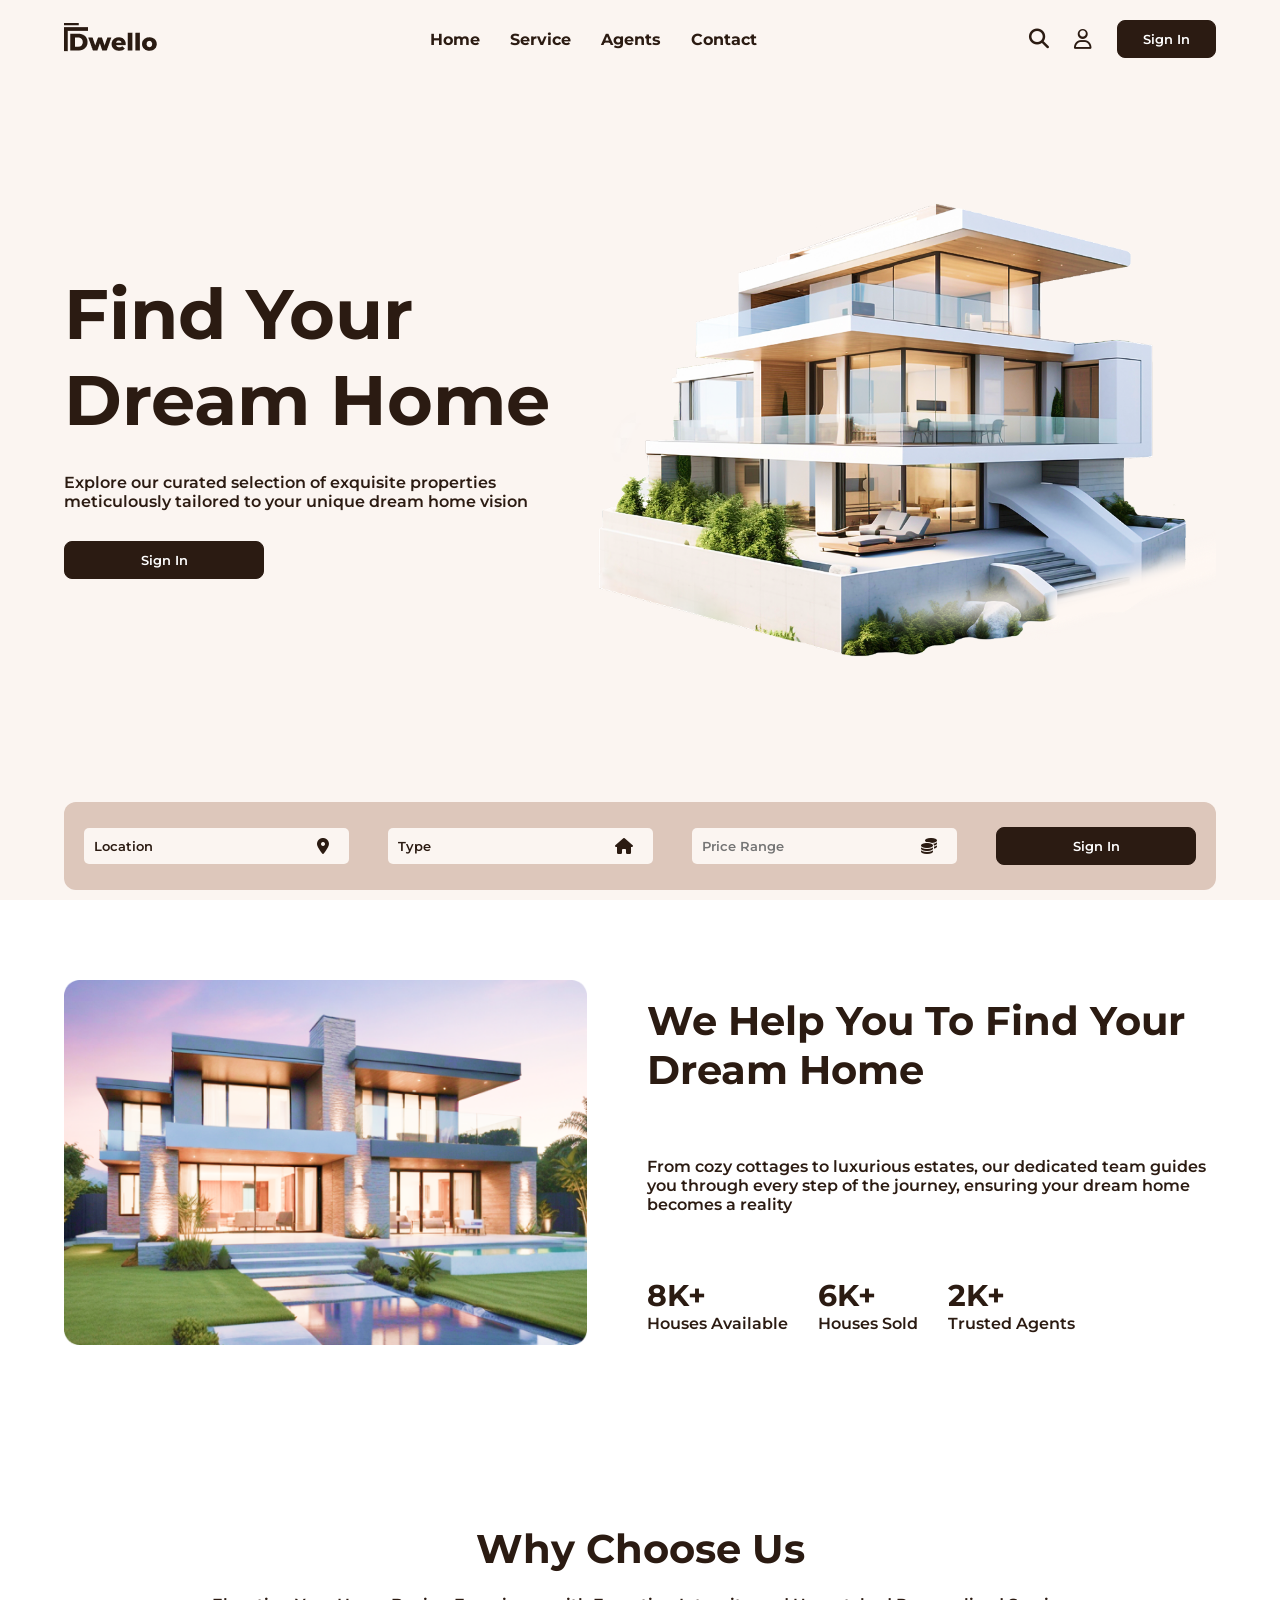
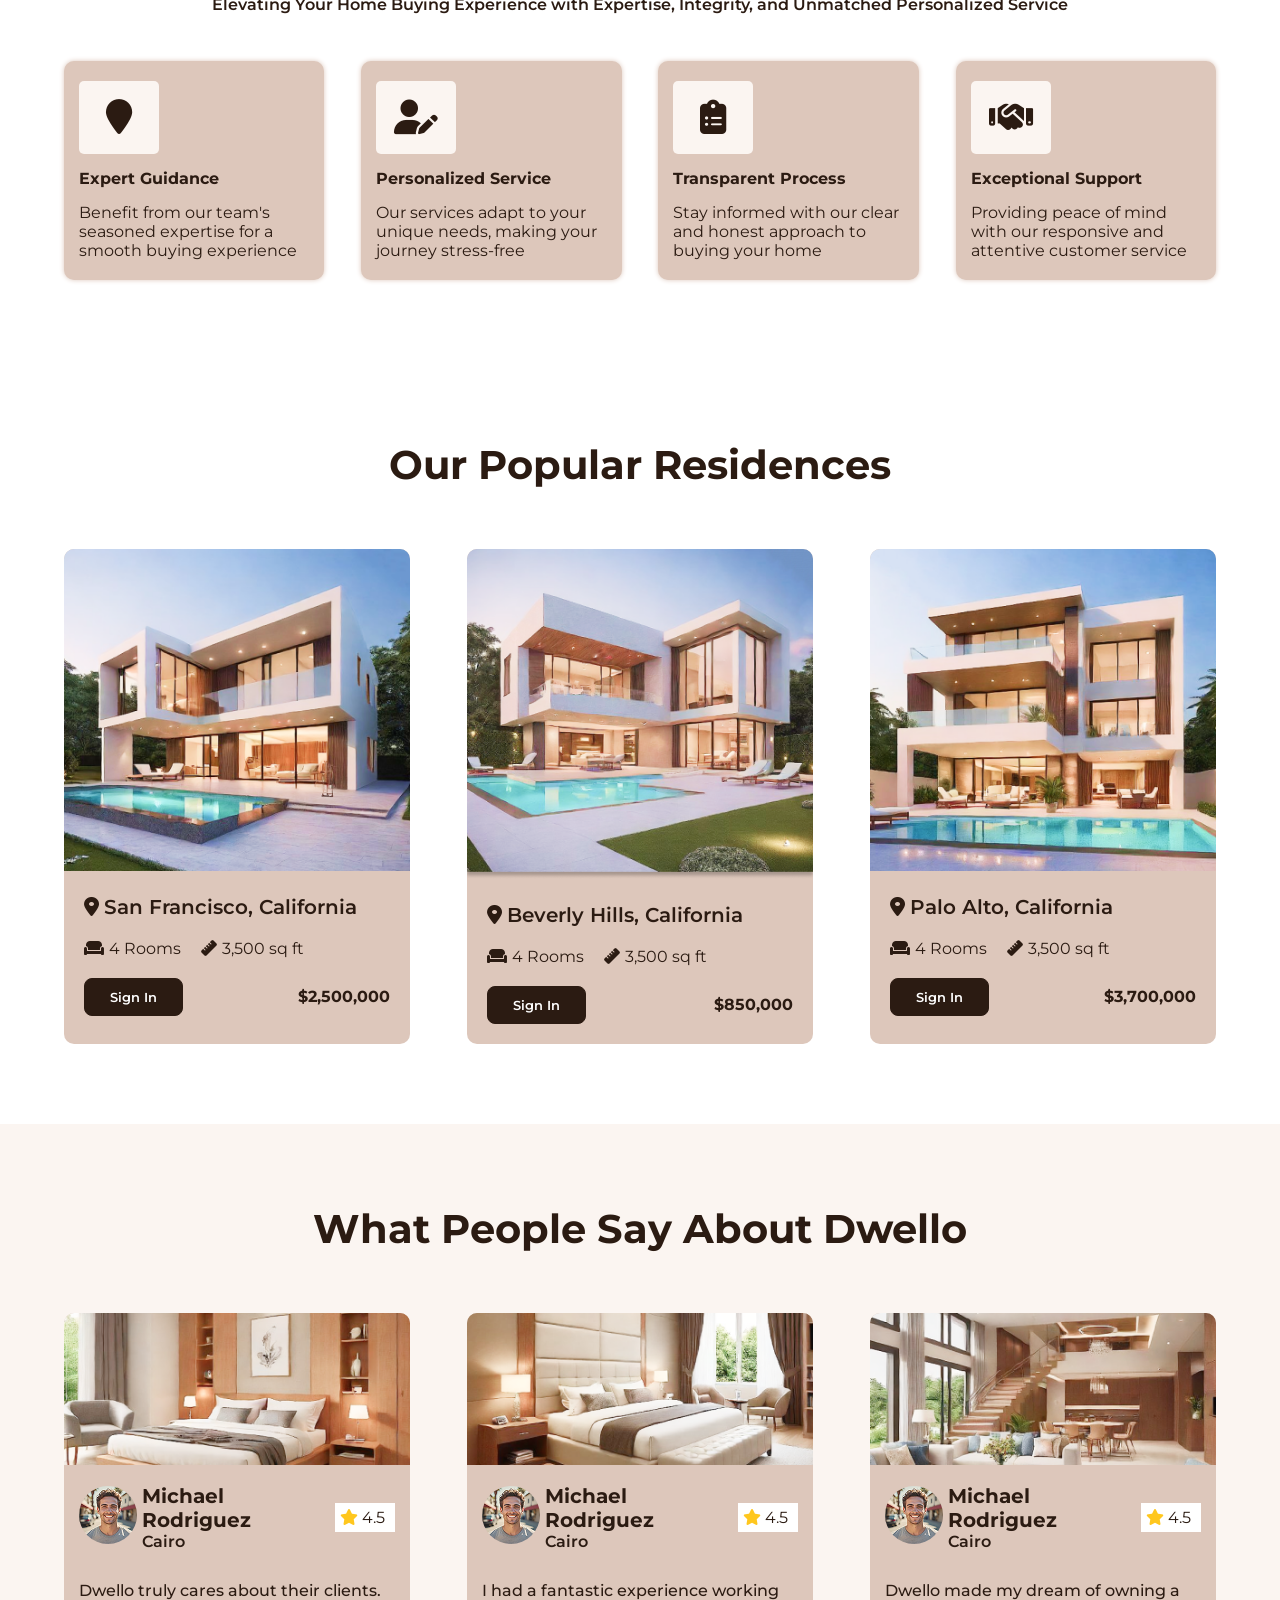
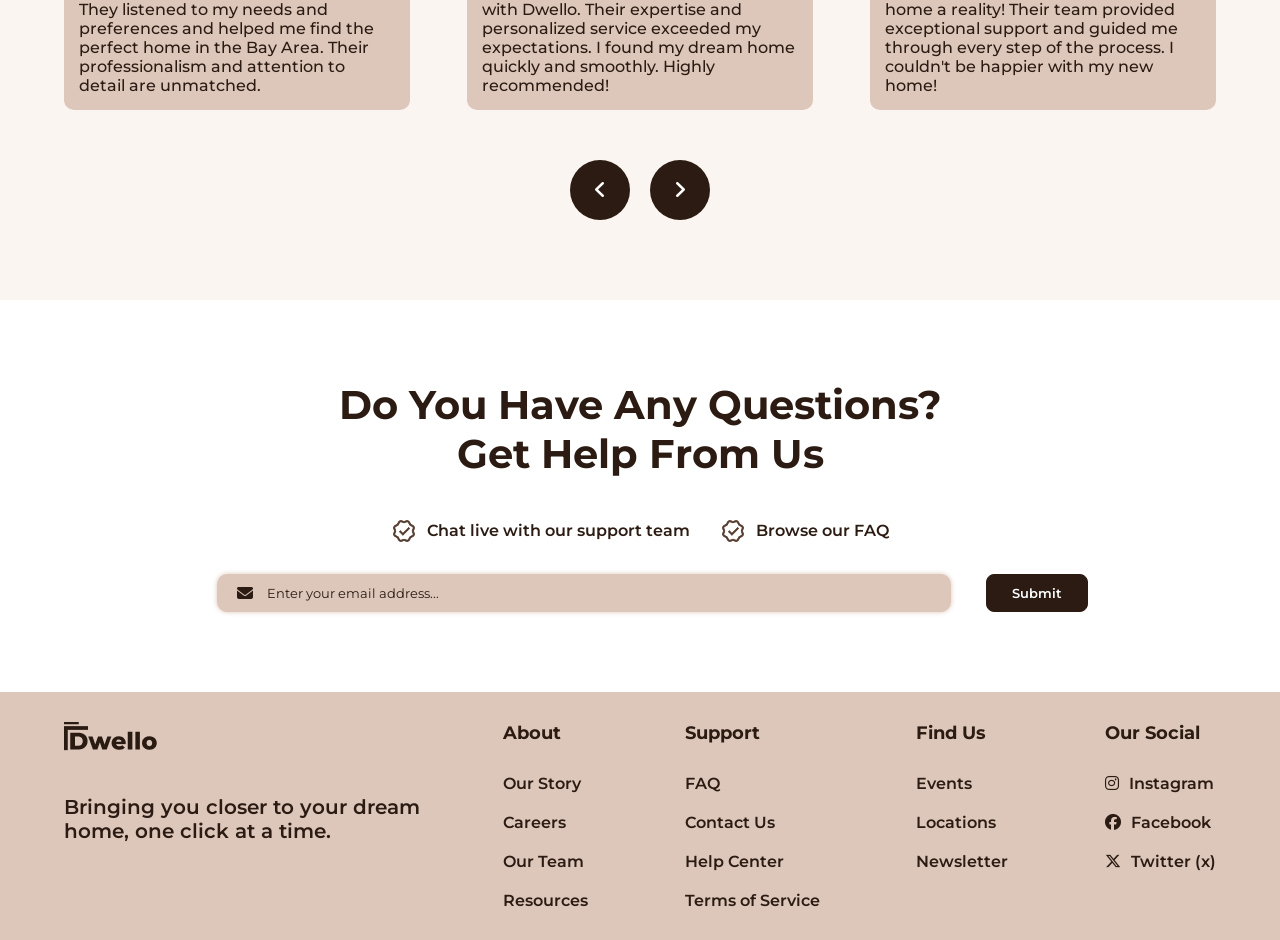
==== project_1/index.html @ bb5fbc00 "Add files via upload" ====
<!doctype html>
<html lang="en">
  <head>
    <meta charset="UTF-8" />
    <meta name="viewport" content="width=device-width, initial-scale=1.0" />
    <title>Dwello</title>
    <link rel="icon" type="image/x-icon" href="images/logo.png" />

    <link rel="preconnect" href="https://fonts.googleapis.com" />
    <link rel="preconnect" href="https://fonts.gstatic.com" crossorigin />
    <link
      href="https://fonts.googleapis.com/css2?family=Montserrat:ital,wght@0,100..900;1,100..900&display=swap"
      rel="stylesheet"
    />
    <link rel="stylesheet" href="css/all.min.css" />
    <link rel="stylesheet" href="css/style.css" />
  </head>
  <body>
    <div class="hero">
      <div class="container">
        <nav>
          <div class="inner">
            <div>
              <img src="images/logo.png" alt="logo" />
            </div>
            <div>
              <ul>
                <li>Home</li>
                <li>Service</li>
                <li>Agents</li>
                <li>Contact</li>
              </ul>
            </div>
            <div class="icons">
              <i class="fa-solid fa-magnifying-glass"></i>
              <i class="fa-regular fa-user"></i>
              <button><a href="signIn.html">Sign In</a></button>
            </div>
          </div>
        </nav>
        <div class="hero-content">
          <div class="text">
            <h2>Find Your Dream Home</h2>
            <p>
              Explore our curated selection of exquisite properties meticulously
              tailored to your unique dream home vision
            </p>
            <button><a href="signIn.html">Sign In</a></button>
          </div>
          <div class="image">
            <img src="images/hero image 1.png" alt="hero image" />
          </div>
        </div>
        <div class="form">
          <div class="location">
            <select name="location" id="location">
              <option>Location</option>
              <option value="cairo">Cairo</option>
              <option value="Alexandria">Alexandria</option>
              <option value="Giza">Giza</option>
              <option value="Beheira">Beheira</option>
              <option value="Qena">Qena</option>
              <option value="Luxor">Luxor</option>
              <option value="Aswan">Aswan</option>
            </select>
            <i class="fa-solid fa-location-dot"></i>
          </div>
          <div class="home-type">
            <select name="home-type" id="home-type">
              <option>Type</option>
              <option value="Apartment">Apartment</option>
              <option value="House">House</option>
              <option value="Villa">Villa</option>
              <option value="Studio">Studio</option>
              <option value="Office">Office</option>
            </select>
            <i class="fa-solid fa-house"></i>
          </div>
          <div class="home-price">
            <input
              type="text"
              name="home-price"
              id="home-price"
              placeholder="Price Range"
            />
            <i class="fa-solid fa-coins"></i>
          </div>
          <button><a href="signIn.html">Sign In</a></button>
        </div>
      </div>
    </div>
    <main>
      <section id="about">
        <div class="container">
          <div class="inner">
            <div class="img">
              <img src="images/Mask group.png" alt="about image" />
            </div>
            <div class="about-text">
              <h2>We Help You To Find Your Dream Home</h2>
              <p>
                From cozy cottages to luxurious estates, our dedicated team
                guides you through every step of the journey, ensuring your
                dream home becomes a reality
              </p>
              <div class="about-numbers">
                <div>
                  <p class="number">8K+</p>
                  <p>Houses Available</p>
                </div>
                <div>
                  <p class="number">6K+</p>
                  <p>Houses Sold</p>
                </div>
                <div>
                  <p class="number">2K+</p>
                  <p>Trusted Agents</p>
                </div>
              </div>
            </div>
          </div>
        </div>
      </section>
      <section id="why">
        <div class="container">
          <div class="inner">
            <div class="heading">
              <h2>Why Choose Us</h2>
              <p>
                Elevating Your Home Buying Experience with Expertise, Integrity,
                and Unmatched Personalized Service
              </p>
            </div>
            <div class="content">
              <div class="card">
                <div class="card-logo">
                  <i class="fa-solid fa-location-pin"></i>
                </div>
                <div class="card-content">
                  <h4>Expert Guidance</h4>
                  <p>
                    Benefit from our team's seasoned expertise for a smooth
                    buying experience
                  </p>
                </div>
              </div>
              <div class="card">
                <div class="card-logo">
                  <i class="fa-solid fa-user-pen"></i>
                </div>
                <div class="card-content">
                  <h4>Personalized Service</h4>
                  <p>
                    Our services adapt to your unique needs, making your journey
                    stress-free
                  </p>
                </div>
              </div>
              <div class="card">
                <div class="card-logo">
                  <i class="fa-solid fa-clipboard-list"></i>
                </div>
                <div class="card-content">
                  <h4>Transparent Process</h4>
                  <p>
                    Stay informed with our clear and honest approach to buying
                    your home
                  </p>
                </div>
              </div>
              <div class="card">
                <div class="card-logo">
                  <i class="fa-solid fa-handshake"></i>
                </div>
                <div class="card-content">
                  <h4>Exceptional Support</h4>
                  <p>
                    Providing peace of mind with our responsive and attentive
                    customer service
                  </p>
                </div>
              </div>
            </div>
          </div>
        </div>
      </section>
      <section id="popular-residences">
        <div class="container">
          <div class="inner">
            <div class="heading">
              <h2>Our Popular Residences</h2>
            </div>
            <div class="cards">
              <div class="card">
                <div class="img">
                  <img src="images/popular_1.png" alt="Villa image" />
                </div>
                <div class="card-content">
                  <div class="card-heading">
                    <i class="fa-solid fa-location-dot"></i>
                    <p>San Francisco, California</p>
                  </div>
                  <div class="content">
                    <div class="rooms">
                      <i class="fa-solid fa-couch"></i>
                      <p>4 Rooms</p>
                    </div>
                    <div class="area">
                      <i class="fa-solid fa-ruler"></i>
                      <p>3,500 sq ft</p>
                    </div>
                  </div>
                  <div class="price">
                    <button><a href="signIn.html">Sign In</a></button>
                    <p>$2,500,000</p>
                  </div>
                </div>
              </div>
              <div class="card">
                <div class="img">
                  <img src="images/popular_2.png" alt="Villa image" />
                </div>
                <div class="card-content">
                  <div class="card-heading">
                    <i class="fa-solid fa-location-dot"></i>
                    <p>Beverly Hills, California</p>
                  </div>
                  <div class="content">
                    <div class="rooms">
                      <i class="fa-solid fa-couch"></i>
                      <p>4 Rooms</p>
                    </div>
                    <div class="area">
                      <i class="fa-solid fa-ruler"></i>
                      <p>3,500 sq ft</p>
                    </div>
                  </div>
                  <div class="price">
                    <button><a href="signIn.html">Sign In</a></button>
                    <p>$850,000</p>
                  </div>
                </div>
              </div>
              <div class="card">
                <div class="img">
                  <img src="images/popular_3.png" alt="Villa image" />
                </div>
                <div class="card-content">
                  <div class="card-heading">
                    <i class="fa-solid fa-location-dot"></i>
                    <p>Palo Alto, California</p>
                  </div>
                  <div class="content">
                    <div class="rooms">
                      <i class="fa-solid fa-couch"></i>
                      <p>4 Rooms</p>
                    </div>
                    <div class="area">
                      <i class="fa-solid fa-ruler"></i>
                      <p>3,500 sq ft</p>
                    </div>
                  </div>
                  <div class="price">
                    <button><a href="signIn.html">Sign In</a></button>
                    <p>$3,700,000</p>
                  </div>
                </div>
              </div>
            </div>
          </div>
        </div>
      </section>
      <section id="testimonial">
        <div class="container">
          <div class="inner">
            <div class="heading">
              <h2>What People Say About Dwello</h2>
            </div>
            <div class="cards">
              <div class="card">
                <div class="img">
                  <img src="images/testimonial (1).png" alt="room image" />
                </div>
                <div class="content">
                  <div class="card-heading">
                    <div class="person-data">
                      <div class="person-img">
                        <img src="images/person.png" alt="person" />
                      </div>
                      <div>
                        <p class="name">Michael Rodriguez</p>
                        <div class="governorate">
                          <p>Cairo</p>
                        </div>
                      </div>
                    </div>
                    <div class="rating">
                      <p><i class="fa-solid fa-star"></i> 4.5</p>
                    </div>
                  </div>
                  <div class="card-content">
                    <p>
                      Dwello truly cares about their clients. They listened to
                      my needs and preferences and helped me find the perfect
                      home in the Bay Area. Their professionalism and attention
                      to detail are unmatched.
                    </p>
                  </div>
                </div>
              </div>
              <div class="card">
                <div class="img">
                  <img src="images/testimonial (2).png" alt="room image" />
                </div>
                <div class="content">
                  <div class="card-heading">
                    <div class="person-data">
                      <div class="person-img">
                        <img src="images/person.png" alt="person" />
                      </div>
                      <div>
                        <p class="name">Michael Rodriguez</p>
                        <div class="governorate">
                          <p>Cairo</p>
                        </div>
                      </div>
                    </div>
                    <div class="rating">
                      <p><i class="fa-solid fa-star"></i> 4.5</p>
                    </div>
                  </div>
                  <div class="card-content">
                    <p>
                      I had a fantastic experience working with Dwello. Their
                      expertise and personalized service exceeded my
                      expectations. I found my dream home quickly and smoothly.
                      Highly recommended!
                    </p>
                  </div>
                </div>
              </div>
              <div class="card">
                <div class="img">
                  <img src="images/testimonial (3).png" alt="room image" />
                </div>
                <div class="content">
                  <div class="card-heading">
                    <div class="person-data">
                      <div class="person-img">
                        <img src="images/person.png" alt="person" />
                      </div>
                      <div>
                        <p class="name">Michael Rodriguez</p>
                        <div class="governorate">
                          <p>Cairo</p>
                        </div>
                      </div>
                    </div>
                    <div class="rating">
                      <p><i class="fa-solid fa-star"></i> 4.5</p>
                    </div>
                  </div>
                  <div class="card-content">
                    <p>
                      Dwello made my dream of owning a home a reality! Their
                      team provided exceptional support and guided me through
                      every step of the process. I couldn't be happier with my
                      new home!
                    </p>
                  </div>
                </div>
              </div>
            </div>
            <div class="carsoul">
              <div class="left"><i class="fa-solid fa-angle-left"></i></div>
              <div class="right"><i class="fa-solid fa-angle-right"></i></div>
            </div>
          </div>
        </div>
      </section>
      <section id="contact">
        <div class="inner">
          <div class="heading">
            <h2>Do You Have Any Questions?</h2>
            <h2>Get Help From Us</h2>
          </div>
          <div class="verfication">
            <div>
              <img
                src="images/icons8-verified-account-96 1.png"
                alt="verfication"
              />
              <p>Chat live with our support team</p>
            </div>
            <div>
              <img
                src="images/icons8-verified-account-96 1.png"
                alt="verfication"
              />
              <p>Browse our FAQ</p>
            </div>
          </div>
          <div class="contact-form">
            <div class="email">
              <input
                type="email"
                name="email"
                id="email"
                placeholder="Enter your email address..."
              />
              <i class="fa-solid fa-envelope"></i>
            </div>
            <button>Submit</button>
          </div>
        </div>
      </section>
    </main>
    <footer>
      <div class="container">
        <div class="inner">
          <div class="left">
            <div class="img">
              <img src="images/logo.png" alt="logo" />
            </div>
            <p>Bringing you closer to your dream home, one click at a time.</p>
          </div>
          <div class="right">
            <div class="about">
              <h5>About</h5>
              <ul>
                <li>Our Story</li>
                <li>Careers</li>
                <li>Our Team</li>
                <li>Resources</li>
              </ul>
            </div>
            <div class="support">
              <h5>Support</h5>
              <ul>
                <li>FAQ</li>
                <li>Contact Us</li>
                <li>Help Center</li>
                <li>Terms of Service</li>
              </ul>
            </div>
            <div class="find-us">
              <h5>Find Us</h5>
              <ul>
                <li>Events</li>
                <li>Locations</li>
                <li>Newsletter</li>
              </ul>
            </div>
            <div class="social">
              <h5>Our Social</h5>
              <ul>
                <li><i class="fa-brands fa-instagram"></i>Instagram</li>
                <li><i class="fa-brands fa-facebook"></i>Facebook</li>
                <li><i class="fa-brands fa-x-twitter"></i>Twitter (x)</li>
              </ul>
            </div>
          </div>
        </div>
      </div>
    </footer>
  </body>
</html>
---- project_1/css/style.css ----
/* global */
* {
  margin: 0;
  padding: 0;
  list-style: none;
  font-family: "Montserrat", sans-serif;
  color: var(--main-color);
}
body {
  min-height: 100vh;
}
:root {
  --main-color: #2b1b12;
  --second-color: #ddc7bb;
  --third-color: #fbf5f1;
  --forth-color: #fff;
  --transition: 0.3s;
}
ul {
  list-style: none;
}
a {
  text-decoration: none;
}
.container {
  width: 90%;
  margin: auto;
}
section {
  padding-block: 80px;
}
section h2 {
  font-size: 40px;
}
@media screen and (max-width: 767px) {
  .container {
    width: 100%;
  }
}
@media screen and (max-width: 991px) {
  section h2 {
    font-size: 30px;
  }
}
button {
  background-color: var(--main-color);
  color: white;
  border: none;
  border-radius: 8px;
  padding: 10px 25px;
  border: 1px solid var(--main-color);
  font-weight: 600;
  max-width: 200px;
  transition: var(--transition);
  cursor: pointer;
}
button a {
  color: white;
}
button:hover {
  border: 1px solid var(--main-color);
  background-color: var(--third-color);
  color: var(--main-color);
}
button:hover a {
  color: var(--main-color);
}
select {
  appearance: none;
}
/* hero */
.hero {
  background-color: var(--third-color);
  overflow: hidden;
  position: relative;
  min-height: 100vh;
}
/* navbar */
nav {
  margin-block: 20px;
}
nav .inner {
  display: flex;
  justify-content: space-between;
  align-items: center;
}
nav .inner ul {
  display: flex;
  align-items: center;
  gap: 30px;
  font-weight: bold;
}
nav .inner li {
  position: relative;
  cursor: pointer;
}
nav .inner li::after {
  content: "";
  position: absolute;
  width: 100%;
  height: 3px;
  left: 0;
  bottom: -5px;
  background-color: var(--main-color);
  display: none;
}
nav .inner li:hover::after {
  display: block;
}
nav .icons {
  display: flex;
  gap: 25px;
  align-items: center;
  i {
    font-size: 20px;
    cursor: pointer;
  }
}
@media screen and (max-width: 676px) {
  nav .inner {
    flex-direction: column;
    gap: 15px;
  }
  nav .inner ul {
    gap: 15px;
  }
}
/* hero-content */
.hero-content {
  display: flex;
  align-items: center;
  justify-content: space-between;
}
.hero-content .text {
  display: flex;
  flex-direction: column;
  gap: 30px;
  h2 {
    font-size: 70px;
    font-weight: bolder;
  }
  p {
    font-weight: 600;
  }
}
.hero-content .image {
  width: 100%;
}
.hero-content .image img {
  width: 100%;
}
@media screen and (max-width: 900px) {
  .hero-content .text h2 {
    font-size: 40px;
  }
}
@media screen and (max-width: 767px) {
  nav {
    margin-bottom: 70px;
  }
  .hero-content {
    flex-direction: column;
  }
}
/* form */
.hero .form {
  background-color: var(--second-color);
  padding: 25px 20px;
  margin-top: 30px;
  border-radius: 12px;
  display: flex;
  align-items: center;
  justify-content: space-between;
}
.hero .form > * {
  width: 22%;
  position: relative;
}
.hero .form select,
.hero .form input {
  padding: 10px;
  border-radius: 5px;
  border: none;
  background-color: var(--third-color);
  position: relative;
  width: 100%;
}
.hero .form select {
  width: calc(100% + 20px);
}
.hero .form select:focus-visible,
.hero .form input:focus-visible {
  border: none;
  outline: none;
}
.hero .form select:first-child {
  font-weight: 600;
}
.hero .form input::placeholder {
  font-weight: 600;
}
.hero .form i {
  position: absolute;
  top: 50%;
  right: 0;
  transform: translateY(-50%);
}
@media screen and (max-width: 676px) {
  .hero .form {
    flex-direction: column;
  }
  .hero .form > * {
    width: 90%;
    margin-block: 10px;
  }
}
/* about */
#about .inner {
  display: flex;
  justify-content: space-between;
  gap: 60px;
}
#about .img {
  width: 100%;
}
#about .img img {
  width: 100%;
}
#about .about-text {
  display: flex;
  justify-content: space-around;
  gap: 30px;
  flex-direction: column;
}
#about .about-text p {
  font-weight: 600;
}
#about .about-numbers p.number {
  font-size: 30px;
  font-weight: bold;
}
#about .about-numbers {
  display: flex;
  gap: 30px;
}
@media screen and (max-width: 991px) {
  #about .inner {
    flex-direction: column-reverse;
  }
  #about .img {
    width: 80%;
    margin: auto;
  }
  #about .about-text {
    align-items: center;
    text-align: center;
  }
}
/* why */
#why .heading {
  text-align: center;
  line-height: 2;
  margin-bottom: 40px;
}
#why .heading p {
  font-weight: 600;
  margin: auto;
}
#why .content {
  display: flex;
  justify-content: space-between;
  gap: 25px;
}
#why .content .card {
  width: 20%;
  padding: 20px 15px;
  background-color: var(--second-color);
  border-radius: 10px;
  box-shadow: 0 0 5px var(--second-color);
  transition: var(--transition);
}
#why .content .card:hover {
  transform: translateY(-10px);
}
#why .content .card-logo {
  padding: 15px 10px;
  border-radius: 5px;
  background-color: var(--third-color);
  width: fit-content;
  min-width: 60px;
  text-align: center;
  font-size: 35px;
}
#why .content .card-content {
  margin-top: 15px;
  display: flex;
  flex-direction: column;
  gap: 15px;
}

@media screen and (max-width: 676px) {
  #why .content {
    flex-direction: column;
    align-items: center;
  }
  #why .content .card {
    width: 80%;
  }
}
/* popular-residences */
#popular-residences .heading {
  text-align: center;
  margin-bottom: 60px;
}
#popular-residences .cards {
  display: flex;
  justify-content: space-between;
  gap: 25px;
}
#popular-residences .card {
  border-radius: 10px;
  overflow: hidden;
  background-color: var(--second-color);
  width: 30%;
  img {
    width: 100%;
  }
}
#popular-residences .card .card-content {
  padding: 20px;
}
#popular-residences .card-heading {
  font-weight: 600;
  font-size: 20px;
  display: flex;
  gap: 5px;
  align-items: baseline;
  margin-bottom: 20px;
}
#popular-residences .content {
  display: flex;
  align-items: baseline;
  gap: 20px;
  margin-bottom: 20px;
  div {
    display: flex;
    align-items: baseline;
    gap: 5px;
  }
}
#popular-residences .price {
  display: flex;
  align-items: baseline;
  justify-content: space-between;
  font-weight: bold;
}
@media screen and (max-width: 991px) {
  #popular-residences .cards {
    flex-direction: column;
    align-items: center;
    .card {
      width: 80%;
    }
  }
}
/* testimonial */
#testimonial {
  background-color: var(--third-color);
}
#testimonial .heading {
  text-align: center;
  margin-bottom: 60px;
}
#testimonial .cards {
  display: flex;
  justify-content: space-between;
  gap: 30px;
}
#testimonial .card {
  width: 30%;
  border-radius: 10px;
  overflow: hidden;
  background-color: var(--second-color);
}
#testimonial .card .content {
  padding: 15px;
}
#testimonial .card .img img {
  width: 100%;
}
#testimonial .card-heading {
  display: flex;
  justify-content: space-between;
  align-items: center;
}
#testimonial .person-data {
  display: flex;
  gap: 5px;
  align-items: center;
}
#testimonial .person-data img {
  border-radius: 50%;
}
#testimonial p.name {
  font-weight: bold;
  font-size: 20px;
}
#testimonial .governorate {
  font-weight: 600;
}
#testimonial .rating {
  background-color: var(--forth-color);
  padding: 5px;
  min-width: 50px;
  i {
    color: #ffc71e;
  }
}
#testimonial .card-content {
  font-weight: 500;
  margin-top: 30px;
}
#testimonial .carsoul {
  width: 260px;
  margin: auto;
  display: flex;
  justify-content: center;
  gap: 20px;
  margin-top: 50px;
}
#testimonial .carsoul div {
  background-color: var(--main-color);
  display: flex;
  justify-content: center;
  align-items: center;
  width: 60px;
  height: 60px;
  border-radius: 50%;
  cursor: pointer;
  i {
    color: var(--forth-color);
    font-size: 20px;
  }
}
@media screen and (max-width: 991px) {
  #testimonial .cards {
    flex-direction: column;
    align-items: center;
  }
  #testimonial .card {
    width: 80%;
  }
}
/* contact */
#contact .inner {
  width: 70%;
  margin: auto;
  text-align: center;
}
#contact .heading {
  margin-bottom: 40px;
}
#contact .verfication {
  display: flex;
  align-items: center;
  justify-content: center;
  gap: 30px;
  margin-bottom: 30px;
  div {
    display: flex;
    align-items: center;
    gap: 10px;
    font-weight: 600;
  }
}
#contact .contact-form {
  display: flex;
  align-items: center;
  gap: 10px;
}
#contact .email {
  width: 100%;
  position: relative;
  i {
    position: absolute;
    left: 45px;
    top: 50%;
    transform: translateY(-50%);
  }
}
#contact input {
  width: calc(100% - 100px);
  height: 38px;
  padding-left: 50px;
  border-radius: 10px;
  border: none;
  box-shadow: 0 0 5px var(--second-color);
  background-color: var(--second-color);
}
#contact input::placeholder {
  color: var(--main-color);
}
#contact input:focus {
  outline: none;
}
@media screen and (max-width: 600px) {
  #contact .inner {
    width: 100%;
  }
  #contact .verfication {
    flex-direction: column;
  }
  #contact .contact-form {
    flex-direction: column;
  }
}
/* footer */
footer {
  background-color: var(--second-color);
  padding-block: 30px;
}
footer .inner {
  display: flex;
  justify-content: space-between;
  gap: 50px;
}
footer .left p {
  font-weight: 600;
  font-size: 20px;
  margin-top: 40px;
}
footer .right {
  display: flex;
  justify-content: space-between;
  gap: 40px;
  width: 100%;
}
footer .right h5 {
  font-weight: bold;
  font-size: 18px;
  margin-bottom: 30px;
}
footer .right ul {
  display: flex;
  flex-direction: column;
  gap: 20px;
}
footer .right li {
  font-weight: 600;
  position: relative;
  cursor: pointer;
  i {
    margin-right: 10px;
  }
}
footer .right li::after {
  content: "";
  position: absolute;
  width: 100%;
  height: 2px;
  background-color: var(--main-color);
  left: 0;
  bottom: -5px;
  visibility: hidden;
}
footer .right li:hover::after {
  visibility: visible;
}
@media screen and (max-width: 676px) {
  footer .inner {
    flex-direction: column;
  }
}
@media screen and (max-width: 500px) {
  footer .inner .right {
    flex-direction: column;
  }
  footer .right li::after {
    width: 30%;
  }
}

/* sign in & sign up */
form {
  position: relative;
  z-index: 1;
  height: 100vh;
  display: flex;
  justify-content: center;
  align-items: center;
}

form::before {
  content: "";
  position: absolute;
  top: 0;
  left: 0;
  right: 0;
  bottom: 0;
  height: 100%;
  background-image: url(../images/popular_1.png);
  background-size: cover;
  filter: blur(10px);
  z-index: -1;
}
form .inner {
  position: relative;
  z-index: 2;
  background-color: var(--second-color);
  height: 450px;
  width: 250px;
  padding: 25px 0 25px 20px;
  border: 2px solid var(--main-color);
  border-radius: 15px;
  display: flex;
  flex-direction: column;
  gap: 30px;
}
form .inner input {
  padding: 10px 5px;
  width: 225px;
  background-color: var(--third-color);
  border: none;
  border-radius: 5px;
}
form .inner input:focus-visible {
  outline: none;
}
form .inner input::placeholder {
  color: var(--main-color);
}
form .sign-in {
  height: 310px;
}
form .inner a {
  font-size: 12px;
  font-weight: 600;
  display: block;
  margin-block: 10px;
}
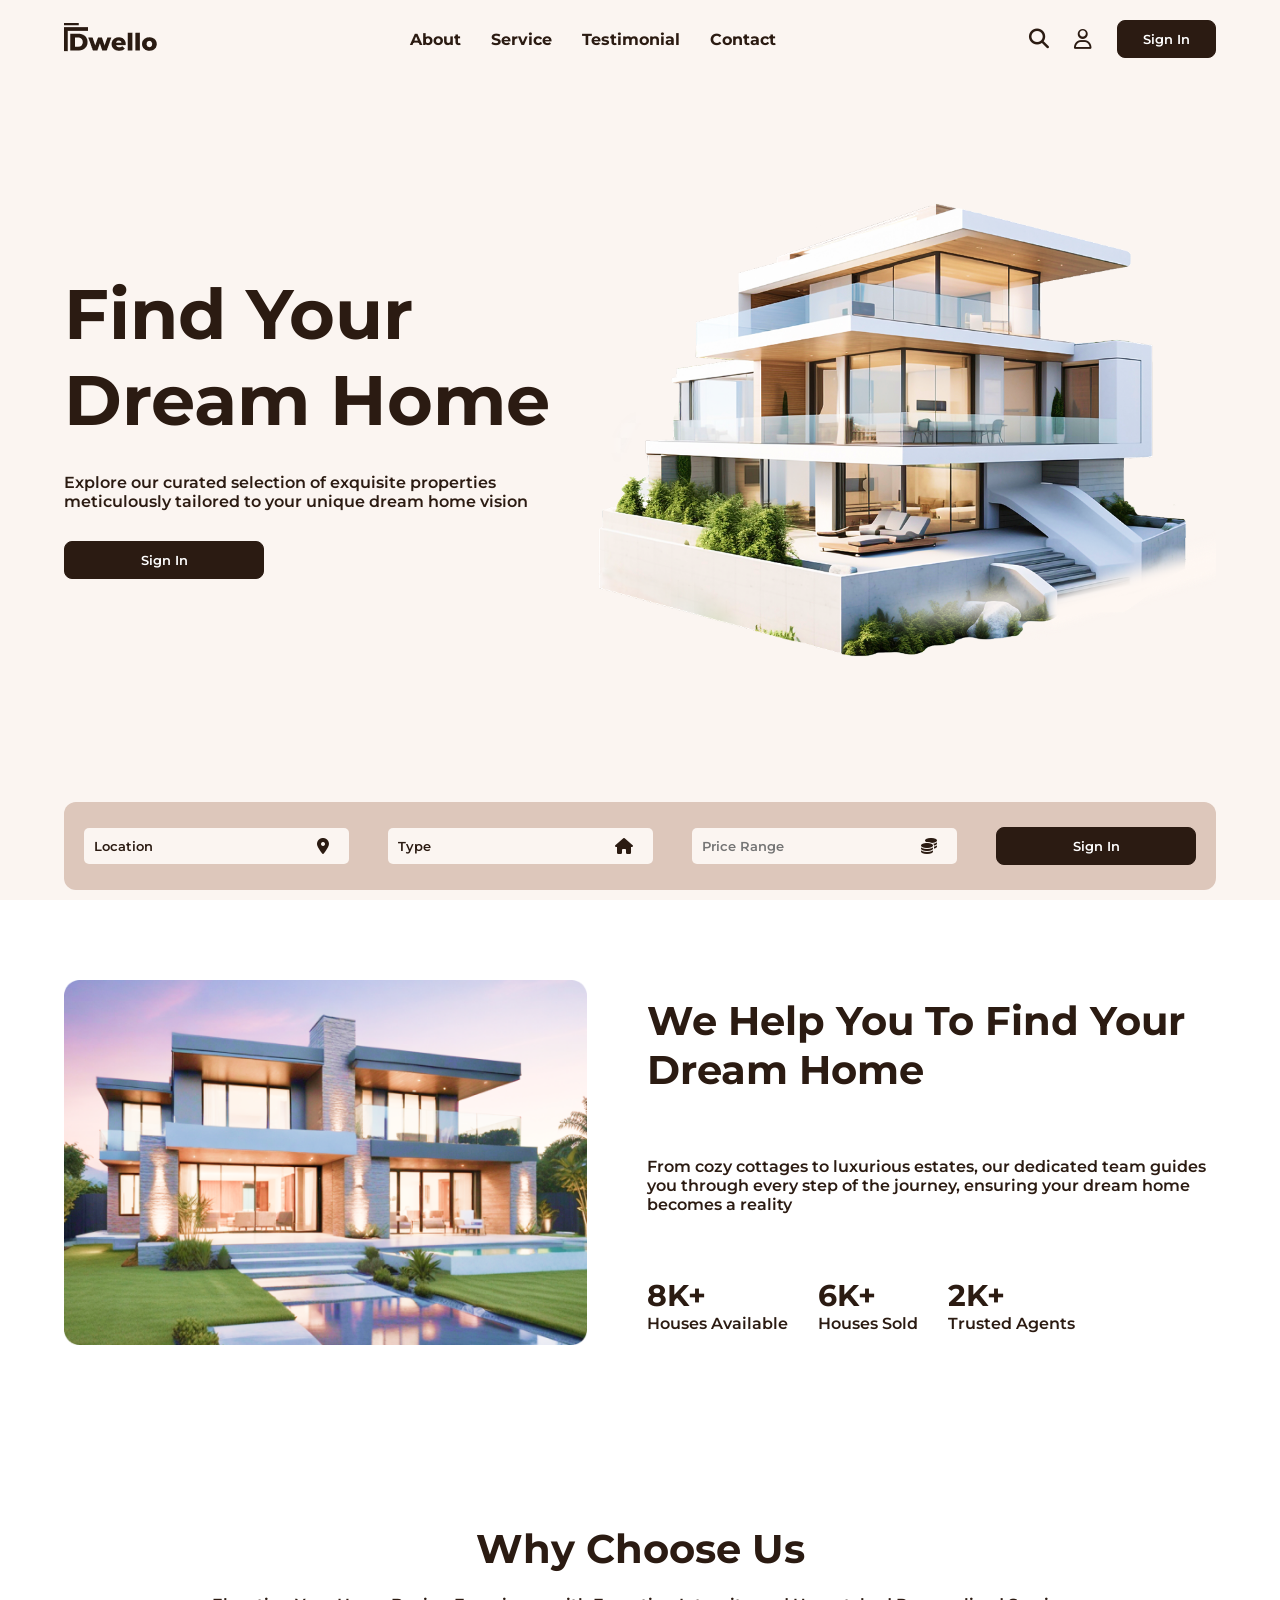
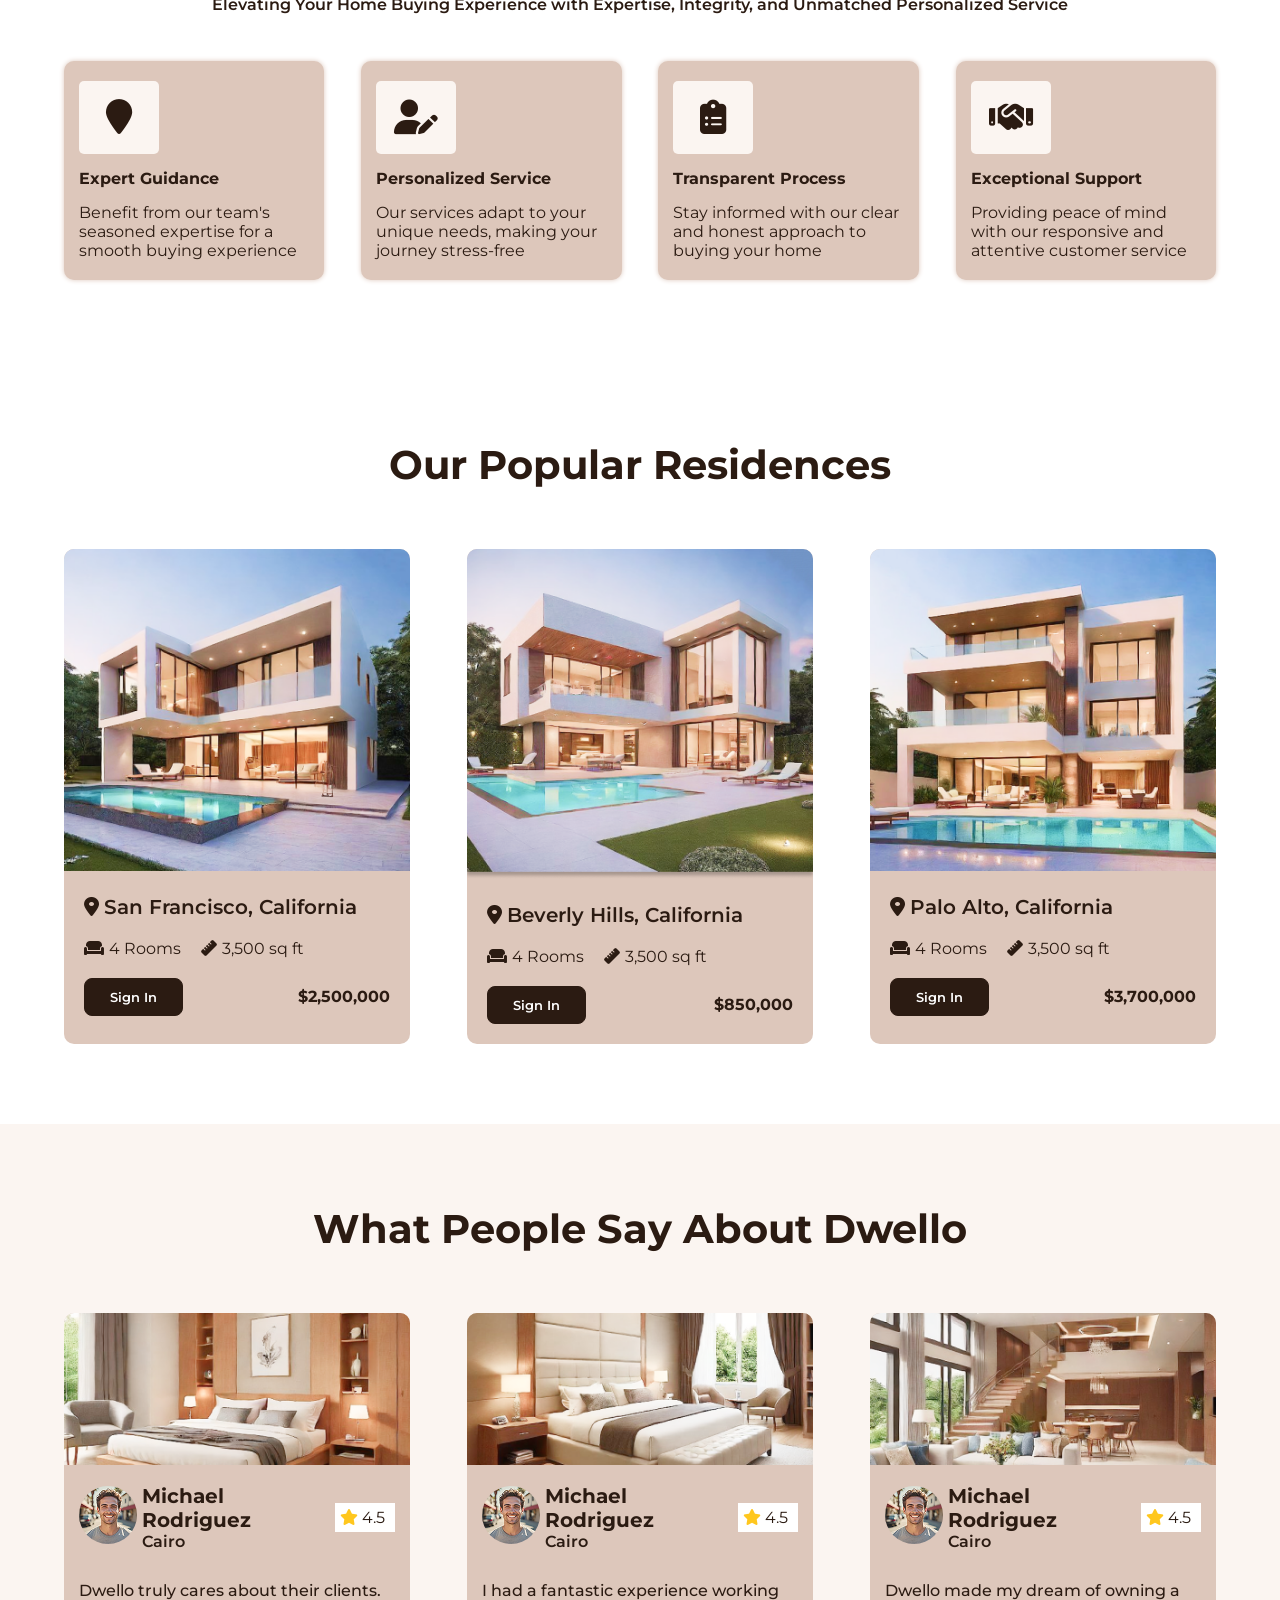
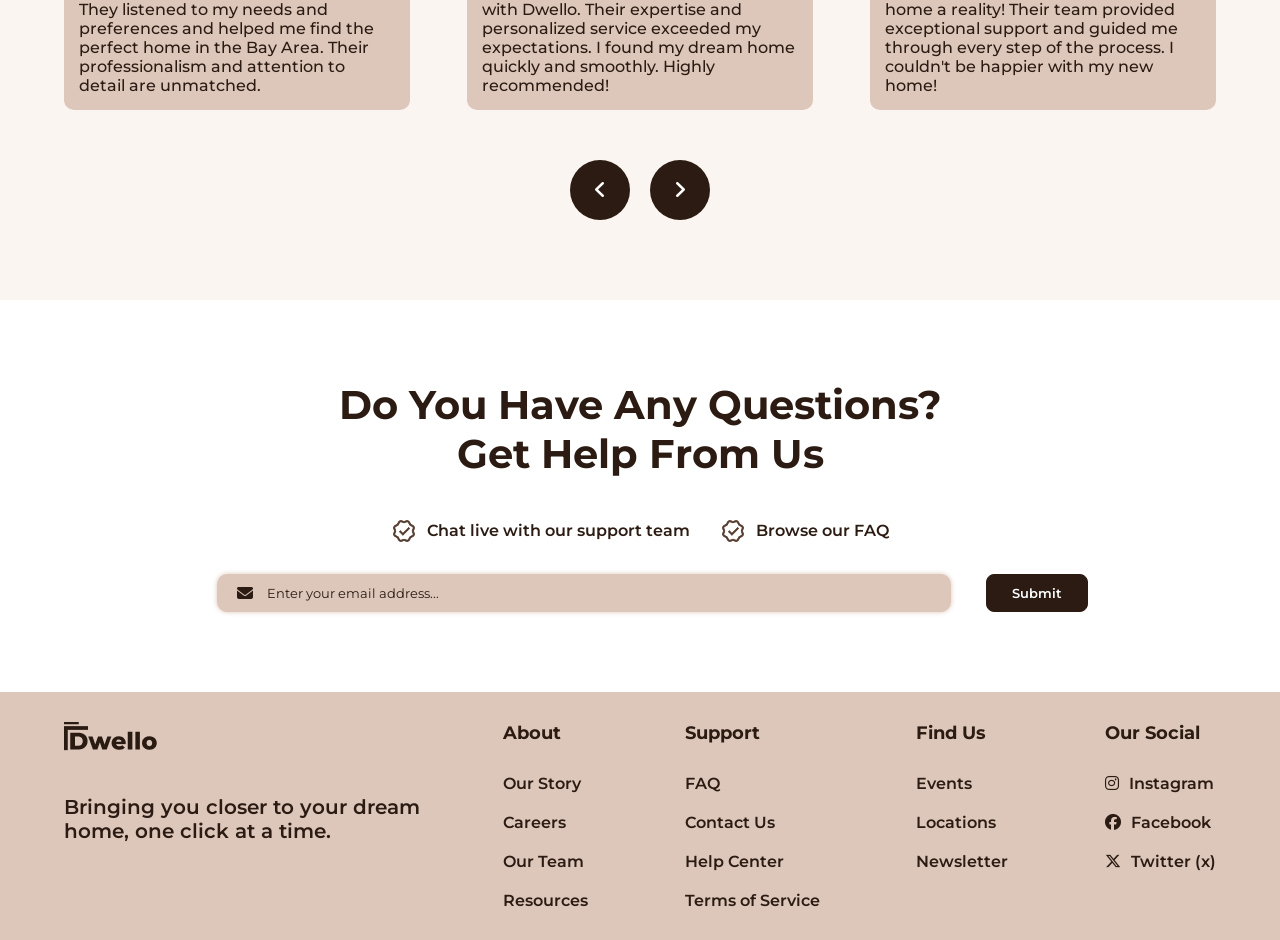
==== commit 2b94dd5f: "Update index.html" ====
--- a/project_1/index.html
+++ b/project_1/index.html
@@ -25,10 +25,10 @@
             </div>
             <div>
               <ul>
-                <li>Home</li>
-                <li>Service</li>
-                <li>Agents</li>
-                <li>Contact</li>
+                <li><a href="#about">About</a></li>
+                <li><a href="#popular-residences">Service</a></li>
+                <li><a href="#testimonial">Testimonial</a></li>
+                <li><a href="#contact">Contact</a></li>
               </ul>
             </div>
             <div class="icons">
--- a/project_1/css/style.css
+++ b/project_1/css/style.css
@@ -6,6 +6,9 @@
   font-family: "Montserrat", sans-serif;
   color: var(--main-color);
 }
+html {
+  scroll-behavior: smooth;
+}
 body {
   min-height: 100vh;
 }
@@ -148,6 +151,17 @@
 }
 .hero-content .image img {
   width: 100%;
+  animation: onload 3s ease;
+}
+@keyframes onload {
+  from {
+    transform: translateX(200px);
+    opacity: 0;
+  }
+  to {
+    transform: translate(0);
+    opacity: 1;
+  }
 }
 @media screen and (max-width: 900px) {
   .hero-content .text h2 {
@@ -549,6 +563,7 @@
   font-weight: 600;
   position: relative;
   cursor: pointer;
+  width: fit-content;
   i {
     margin-right: 10px;
   }
@@ -574,9 +589,6 @@
 @media screen and (max-width: 500px) {
   footer .inner .right {
     flex-direction: column;
-  }
-  footer .right li::after {
-    width: 30%;
   }
 }
 
@@ -615,6 +627,17 @@
   display: flex;
   flex-direction: column;
   gap: 30px;
+  animation: onload-form 1s ease; 
+}
+@keyframes onload-form {
+  from {
+    transform: translateY(-50px);
+    opacity: 0;
+  }
+  to {
+    transform: translateY(0);
+    opacity: 1;
+  }
 }
 form .inner input {
   padding: 10px 5px;
